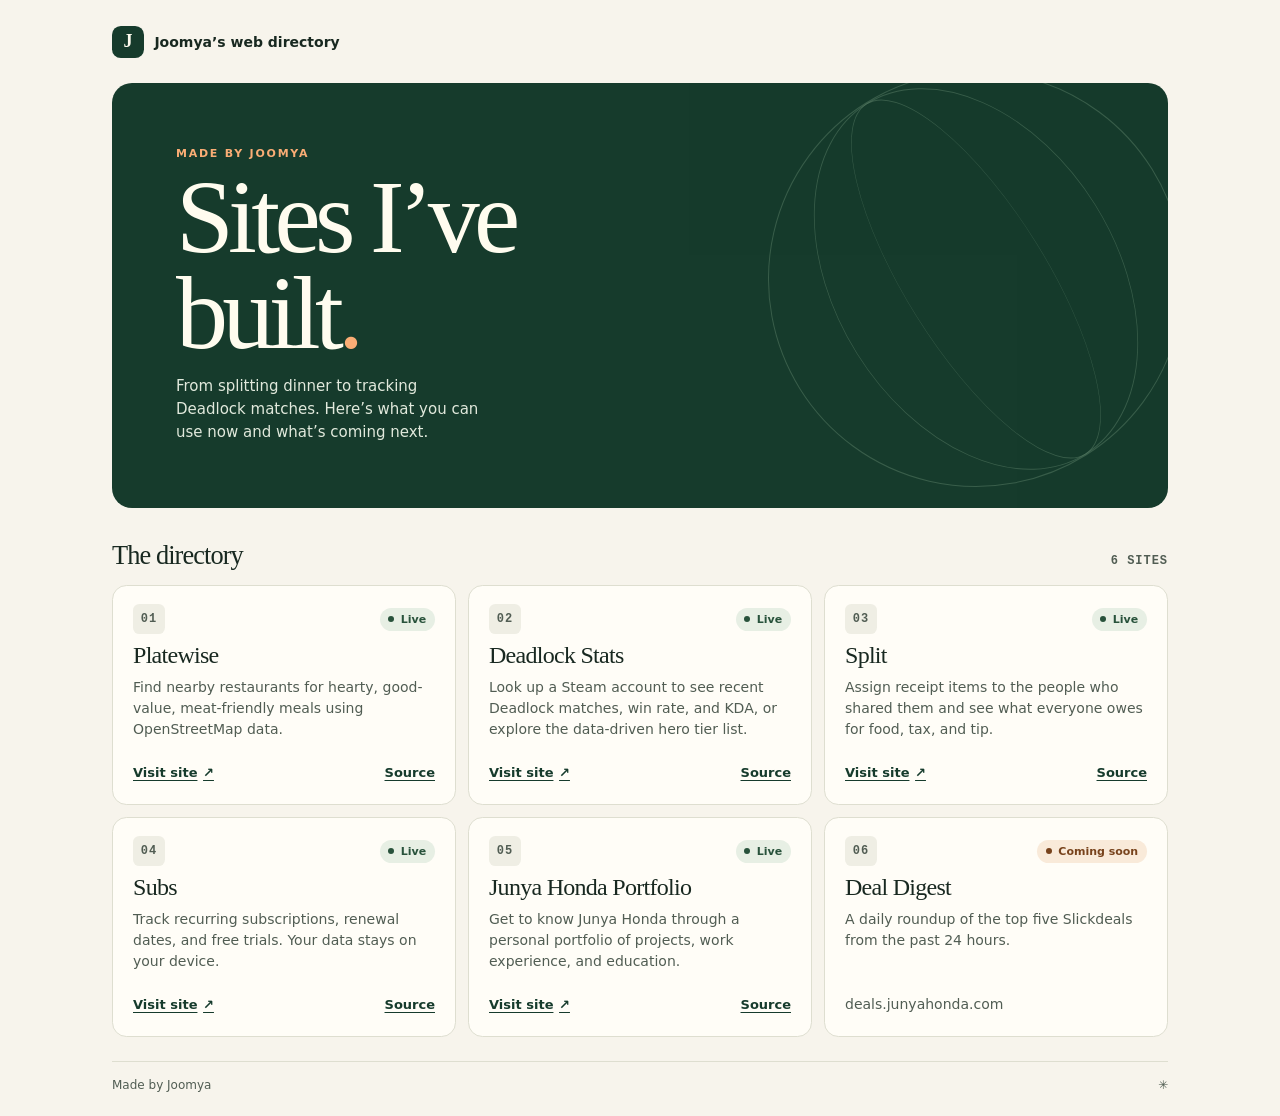
==== index.html @ dbdf4ccc "Build Joomya's web directory Co-Authored-By: Devin AI <158243242+devin-ai-integration[bot]@users.nor" ====
<!doctype html>
<html lang="en">
  <head>
    <meta charset="utf-8">
    <meta name="viewport" content="width=device-width, initial-scale=1">
    <meta name="description" content="A directory of sites and web apps made by Joomya.">
    <meta name="theme-color" content="#f7f4ec">
    <title>Joomya’s Web Directory</title>
    <link rel="icon" href="./favicon.svg" type="image/svg+xml">
    <link rel="stylesheet" href="./styles.css">
    <script type="module" src="./directory.mjs"></script>
  </head>
  <body>
    <div class="page">
      <header class="masthead">
        <span class="mark" aria-hidden="true">J</span>
        <span>Joomya’s web directory</span>
      </header>

      <main>
        <header class="hero">
          <div class="orbit" aria-hidden="true"></div>
          <p class="eyebrow">Made by Joomya</p>
          <h1>Sites I’ve<br>built<span>.</span></h1>
          <p class="intro">From splitting dinner to tracking Deadlock matches. Here’s what you can use now and what’s coming next.</p>
        </header>

        <section class="directory" aria-labelledby="directory-heading">
          <div class="section-header">
            <h2 id="directory-heading">The directory</h2>
            <p id="site-count"></p>
          </div>
          <noscript><p>Enable JavaScript to see the directory.</p></noscript>
          <ul id="site-list" class="site-list" role="list"></ul>
          <template id="site-template">
            <li class="site">
              <div class="site-top">
                <span class="site-number" aria-hidden="true"></span>
                <span class="site-status"></span>
              </div>
              <h3></h3>
              <p class="summary"></p>
              <div class="site-links">
                <a class="site-link">Visit site <span aria-hidden="true">↗</span></a>
                <a class="repo-link">Source</a>
              </div>
            </li>
          </template>
        </section>
      </main>

      <footer>Made by Joomya <span aria-hidden="true">✳</span></footer>
    </div>
  </body>
</html>
---- styles.css ----
:root {
  color-scheme: light;
  font-family: system-ui, sans-serif;
  background: #f7f4ec;
  color: #182820;
  --green: #163b2c;
  --muted: #515d53;
  --line: #deded0;
  --orange: #faad75;
}

*, *::before, *::after { box-sizing: border-box; }

body, h1, h2, h3, p { margin: 0; }

.page {
  width: min(100% - 2.5rem, 66rem);
  margin-inline: auto;
}

.masthead {
  display: flex;
  align-items: center;
  gap: .65rem;
  padding-block: 1.25rem;
  font-size: .875rem;
  font-weight: 700;
}

.mark {
  display: grid;
  place-items: center;
  width: 2rem;
  height: 2rem;
  border-radius: .55rem;
  color: #fffcef;
  background: var(--green);
  font: 700 1.125rem Georgia, serif;
}

.hero {
  position: relative;
  isolation: isolate;
  overflow: hidden;
  padding: clamp(1.5rem, 6vw, 4rem);
  background: var(--green);
  color: #fffcef;
  border-radius: 1.25rem;
}

.orbit, .orbit::before, .orbit::after {
  border: 1px solid #a0c3a36b;
  border-radius: 50%;
}

.orbit {
  position: absolute;
  z-index: -1;
  width: clamp(8rem, 35vw, 26rem);
  aspect-ratio: 1;
  top: -.75rem;
  right: -1rem;
  transform: rotate(-32deg);
  opacity: .6;
}

.orbit::before, .orbit::after {
  position: absolute;
  inset: 0;
  content: "";
}

.orbit::before { transform: scaleX(.68); }
.orbit::after { transform: scaleX(.34); }

.eyebrow {
  color: var(--orange);
  font-size: .6875rem;
  font-weight: 800;
  letter-spacing: .16em;
  text-transform: uppercase;
}

h1 {
  margin-block: .55rem .9rem;
  font: 400 clamp(3.25rem, 10vw, 6.5rem)/.92 Georgia, serif;
  letter-spacing: -.055em;
}

h1 span { color: var(--orange); }

.intro {
  max-width: 33ch;
  color: #e1e9dc;
  font-size: .9375rem;
  line-height: 1.55;
}

.directory { margin-top: 1.65rem; }

.section-header {
  display: flex;
  flex-wrap: wrap;
  align-items: baseline;
  justify-content: space-between;
  gap: .25rem 1rem;
  margin-bottom: .85rem;
}

h2 {
  font: 400 1.65rem Georgia, serif;
  letter-spacing: -.035em;
}

#site-count, .site-number {
  font: 700 .75rem ui-monospace, monospace;
  letter-spacing: .08em;
  text-transform: uppercase;
  color: var(--muted);
}

.site-list {
  display: grid;
  gap: .75rem;
  margin: 0;
  padding: 0;
  list-style: none;
}

.site {
  display: flex;
  flex-direction: column;
  gap: .5rem;
  padding: 1rem 1rem .5rem;
  border: 1px solid var(--line);
  border-radius: .9rem;
  background: #fffdf7;
}

.site-top, .site-links {
  display: flex;
  align-items: center;
  justify-content: space-between;
  flex-wrap: wrap;
  gap: .25rem .875rem;
}

.site-number {
  display: grid;
  place-items: center;
  min-width: 2rem;
  min-height: 1.875rem;
  border-radius: .4rem;
  background: #efeee4;
}

.site-status {
  display: inline-flex;
  align-items: center;
  gap: .4rem;
  padding: .3rem .55rem;
  border-radius: 1rem;
  background: #e7efe4;
  color: #28523b;
  font-size: .6875rem;
  font-weight: 750;
}

.site-status::before {
  content: "";
  width: .375rem;
  height: .375rem;
  border-radius: 50%;
  background: currentColor;
}

.site[data-status="coming soon"] .site-status {
  background: #f9ead9;
  color: #78431c;
}

h3 {
  font: 400 1.5rem Georgia, serif;
  letter-spacing: -.03em;
}

.summary, .site-domain {
  color: var(--muted);
  font-size: .875rem;
  line-height: 1.5;
  overflow-wrap: anywhere;
}

.site-links {
  margin-top: auto;
  padding-top: .125rem;
}

.site-links a, .site-domain {
  display: inline-flex;
  align-items: center;
  gap: .35rem;
  min-height: 2.75rem;
}

.site-links a {
  color: var(--green);
  font-size: .8125rem;
  font-weight: 750;
  text-decoration-thickness: 1px;
  text-underline-offset: .22em;
}

.site-links a:hover { text-decoration-thickness: 2px; }

a:focus-visible {
  outline: 2px solid var(--green);
  outline-offset: 3px;
  border-radius: 3px;
}

footer {
  display: flex;
  justify-content: space-between;
  margin-top: 1.5rem;
  padding-block: 1rem 1.5rem;
  border-top: 1px solid var(--line);
  color: var(--muted);
  font-size: .75rem;
}

@media (min-width: 42rem) {
  .masthead { padding-block: 1.6rem; }
  .directory { margin-top: 2rem; }
  .site-list { grid-template-columns: repeat(2, minmax(0, 1fr)); }
  .site { padding: 1.15rem 1.25rem .6rem; }
}

@media (min-width: 62rem) {
  .site-list { grid-template-columns: repeat(3, minmax(0, 1fr)); }
}
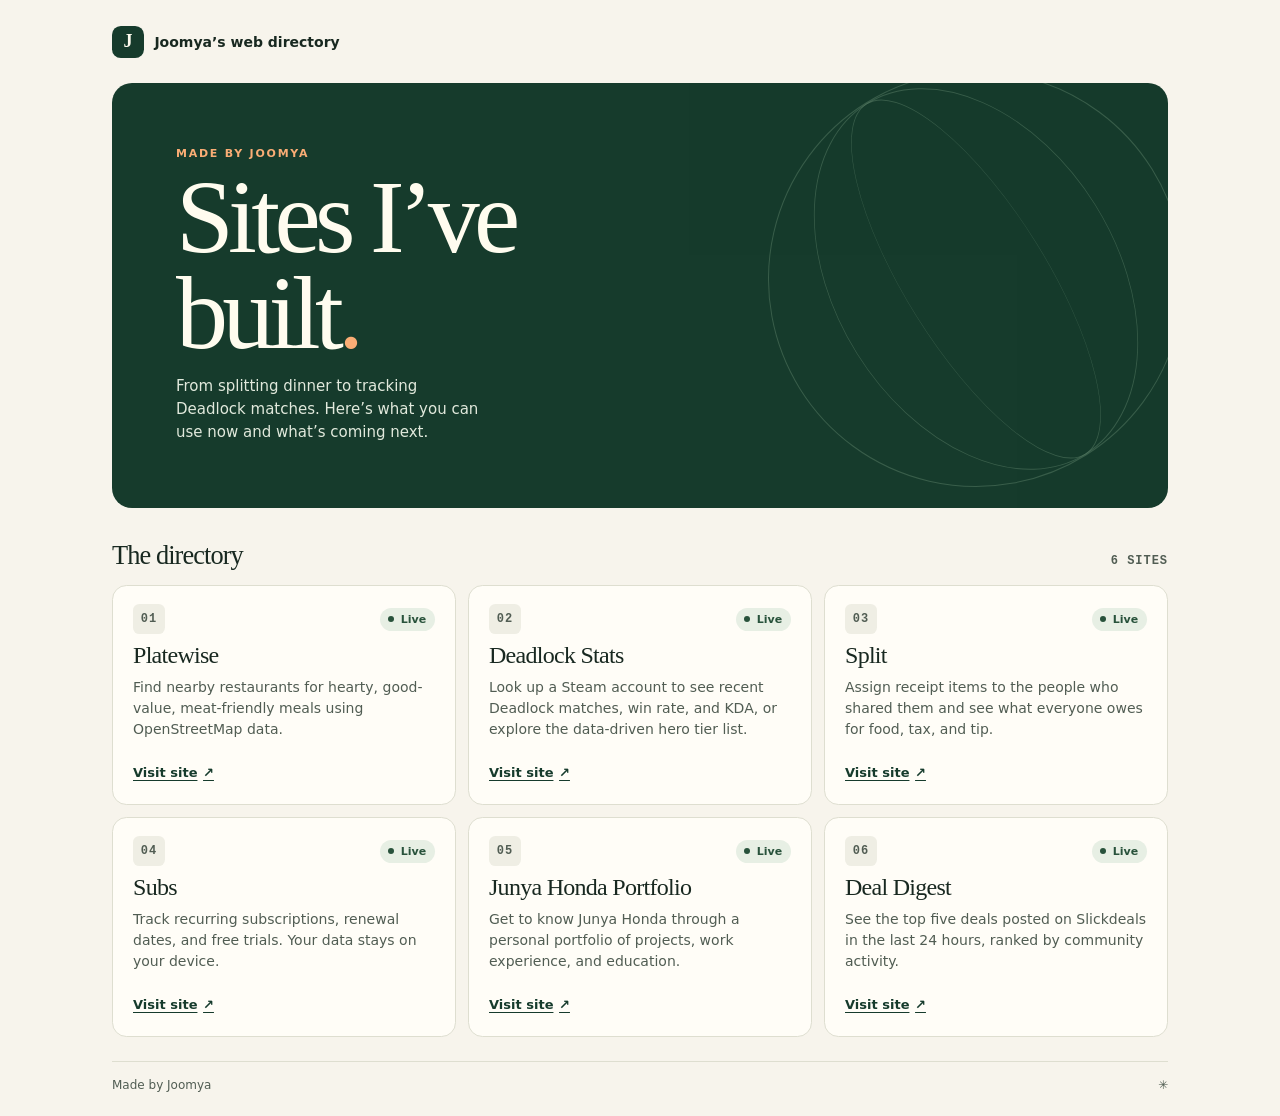
==== commit 45e5ea96: "Remove Source links from the directory Co-Authored-By: Devin AI <158243242+devin-ai-integration[bot]" ====
--- a/index.html
+++ b/index.html
@@ -42,7 +42,6 @@
               <p class="summary"></p>
               <div class="site-links">
                 <a class="site-link">Visit site <span aria-hidden="true">↗</span></a>
-                <a class="repo-link">Source</a>
               </div>
             </li>
           </template>
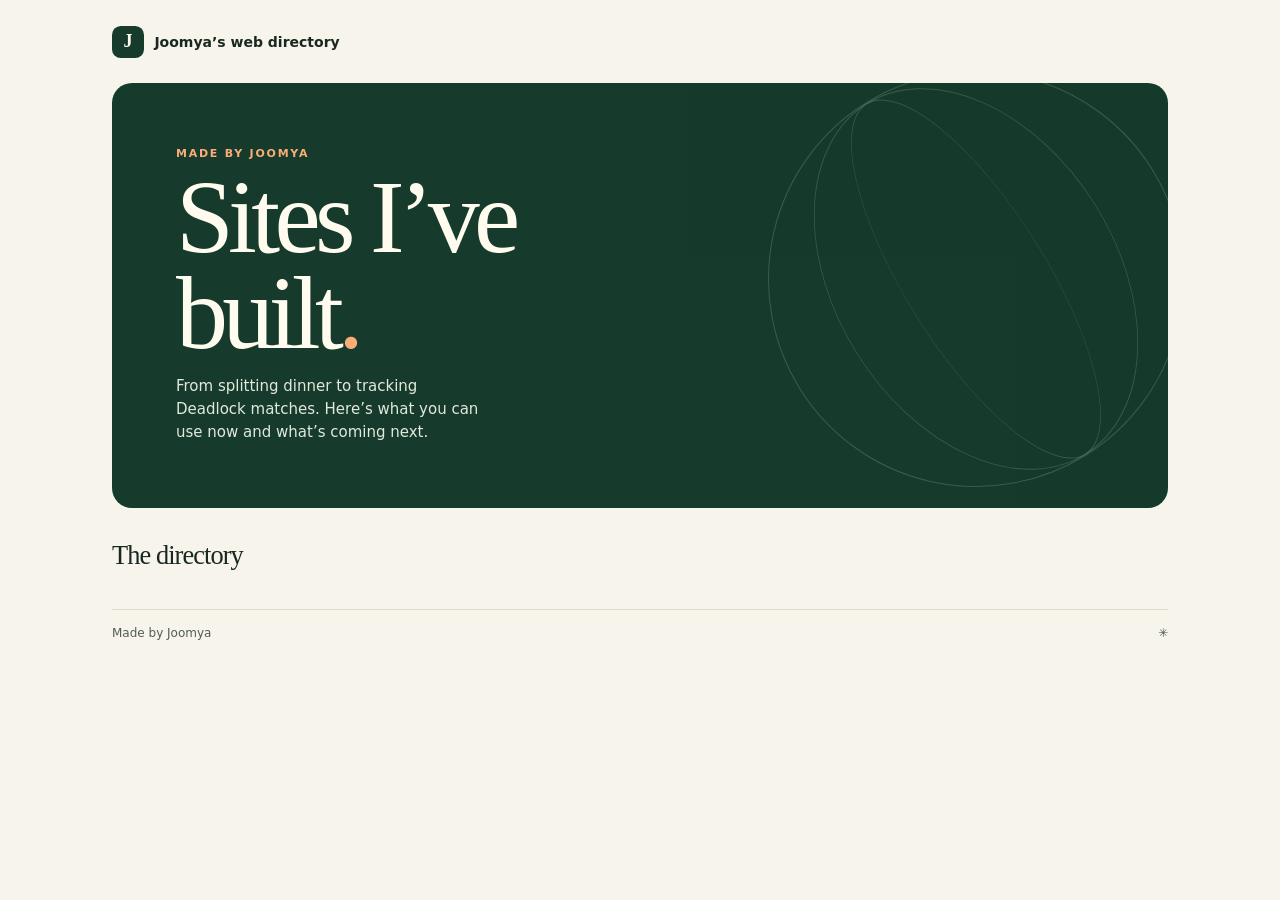
==== commit 9429f466: "Render directory links in the initial HTML Co-Authored-By: Devin AI <158243242+devin-ai-integration[" ====
--- a/index.html
+++ b/index.html
@@ -3,12 +3,12 @@
   <head>
     <meta charset="utf-8">
     <meta name="viewport" content="width=device-width, initial-scale=1">
+    <meta name="text-scale" content="scale">
     <meta name="description" content="A directory of sites and web apps made by Joomya.">
     <meta name="theme-color" content="#f7f4ec">
     <title>Joomya’s Web Directory</title>
     <link rel="icon" href="./favicon.svg" type="image/svg+xml">
     <link rel="stylesheet" href="./styles.css">
-    <script type="module" src="./directory.mjs"></script>
   </head>
   <body>
     <div class="page">
@@ -28,23 +28,11 @@
         <section class="directory" aria-labelledby="directory-heading">
           <div class="section-header">
             <h2 id="directory-heading">The directory</h2>
-            <p id="site-count"></p>
+            <p id="site-count"><!-- site-count --></p>
           </div>
-          <noscript><p>Enable JavaScript to see the directory.</p></noscript>
-          <ul id="site-list" class="site-list" role="list"></ul>
-          <template id="site-template">
-            <li class="site">
-              <div class="site-top">
-                <span class="site-number" aria-hidden="true"></span>
-                <span class="site-status"></span>
-              </div>
-              <h3></h3>
-              <p class="summary"></p>
-              <div class="site-links">
-                <a class="site-link">Visit site <span aria-hidden="true">↗</span></a>
-              </div>
-            </li>
-          </template>
+          <ul id="site-list" class="site-list" role="list">
+            <!-- site-list -->
+          </ul>
         </section>
       </main>
 
--- a/styles.css
+++ b/styles.css
@@ -1,6 +1,8 @@
 :root {
   color-scheme: light;
   font-family: system-ui, sans-serif;
+  -webkit-text-size-adjust: auto;
+  text-size-adjust: auto;
   background: #f7f4ec;
   color: #182820;
   --green: #163b2c;
@@ -83,8 +85,9 @@
 
 h1 {
   margin-block: .55rem .9rem;
-  font: 400 clamp(3.25rem, 10vw, 6.5rem)/.92 Georgia, serif;
+  font: 400 3.25rem/.92 Georgia, serif;
   letter-spacing: -.055em;
+  overflow-wrap: anywhere;
 }
 
 h1 span { color: var(--orange); }
@@ -95,6 +98,20 @@
   font-size: .9375rem;
   line-height: 1.55;
 }
+
+.back-link {
+  display: inline-flex;
+  align-items: center;
+  gap: .35rem;
+  min-height: 2.75rem;
+  margin-top: .75rem;
+  color: var(--orange);
+  font-size: .875rem;
+  font-weight: 750;
+  text-underline-offset: .22em;
+}
+
+.back-link:focus-visible { outline-color: var(--orange); }
 
 .directory { margin-top: 1.65rem; }
 
@@ -231,11 +248,13 @@
 
 @media (min-width: 42rem) {
   .masthead { padding-block: 1.6rem; }
+  h1 { font-size: 4.5rem; }
   .directory { margin-top: 2rem; }
   .site-list { grid-template-columns: repeat(2, minmax(0, 1fr)); }
   .site { padding: 1.15rem 1.25rem .6rem; }
 }
 
 @media (min-width: 62rem) {
+  h1 { font-size: 6.5rem; }
   .site-list { grid-template-columns: repeat(3, minmax(0, 1fr)); }
 }
